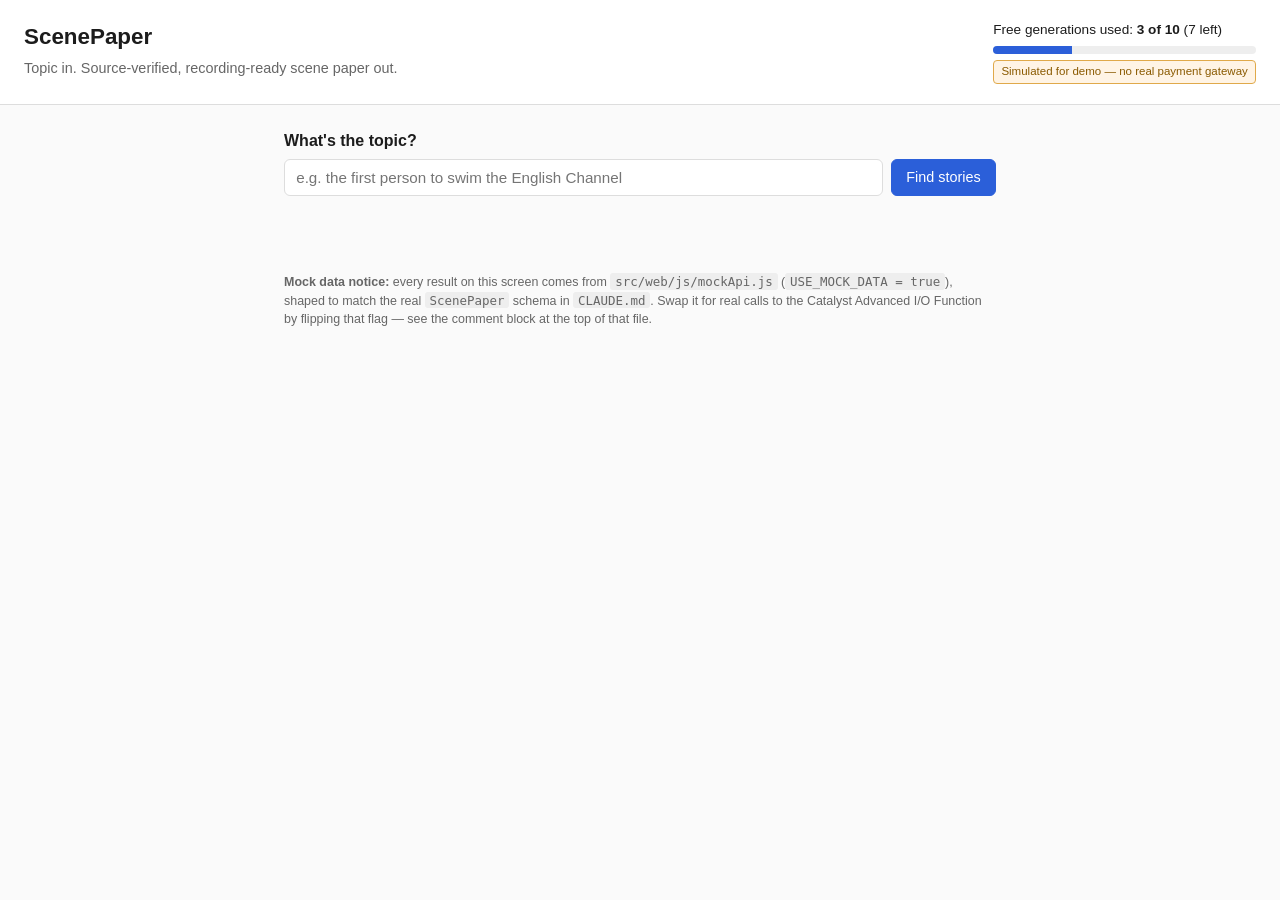
==== src/web/index.html @ 99babad9 "Add web CRUD client scaffold against mock ScenePaper data (#11) Implements the AFK-scoped pieces of " ====
<!DOCTYPE html>
<html lang="en">
<head>
  <meta charset="UTF-8" />
  <meta name="viewport" content="width=device-width, initial-scale=1.0" />
  <title>ScenePaper</title>
  <link rel="stylesheet" href="css/styles.css" />
</head>
<body>
  <header class="app-header">
    <div class="brand">
      <h1>ScenePaper</h1>
      <p class="tagline">Topic in. Source-verified, recording-ready scene paper out.</p>
    </div>
    <div id="usage-widget" class="usage-widget" aria-live="polite">
      <!-- filled by app.js: renderUsageWidget() -->
    </div>
  </header>

  <main>
    <!-- ============ VIEW 1: Topic input + candidate picker ============ -->
    <section id="view-topic" class="view">
      <form id="topic-form" class="topic-form">
        <label for="topic-input">What's the topic?</label>
        <div class="topic-row">
          <input
            id="topic-input"
            type="text"
            placeholder="e.g. the first person to swim the English Channel"
            autocomplete="off"
            required
          />
          <button type="submit" id="topic-submit">Find stories</button>
        </div>
      </form>

      <div id="topic-status" class="status-line" role="status"></div>

      <div id="candidate-list" class="candidate-list"></div>
    </section>

    <!-- ============ VIEW 2: Scene paper detail ============ -->
    <section id="view-paper" class="view hidden">
      <button id="back-to-candidates" class="link-button">&larr; Back to candidates</button>
      <div id="paper-status" class="status-line" role="status"></div>
      <div id="paper-detail"></div>
    </section>
  </main>

  <footer class="app-footer">
    <p>
      <strong>Mock data notice:</strong> every result on this screen comes from
      <code>src/web/js/mockApi.js</code> (<code>USE_MOCK_DATA = true</code>), shaped to match the
      real <code>ScenePaper</code> schema in <code>CLAUDE.md</code>. Swap it for real calls to the
      Catalyst Advanced I/O Function by flipping that flag — see the comment block at the top of
      that file.
    </p>
  </footer>

  <script src="js/mockApi.js"></script>
  <script src="js/app.js"></script>
</body>
</html>
---- src/web/css/styles.css ----
/*
 * styles.css
 * ----------
 * Deliberately plain/functional, not polished. Per agents/ui-agent.md, the
 * visual/demo-polish pass is a separate, later, human-in-the-loop task
 * ("does this look finished" is a judgment call) — this stylesheet exists
 * so the AFK scaffold is legible and demoable tonight, nothing more.
 */

:root {
  --color-bg: #fafafa;
  --color-text: #1c1c1c;
  --color-muted: #666;
  --color-border: #ddd;
  --color-accent: #2b5fd9;
  --color-warn-bg: #fff4e5;
  --color-warn-border: #e0a94a;
  --color-fast: #d94f4f;
  --color-build: #d98a2b;
  --color-slow: #2b6fd9;
  --color-warm: #3a9b5c;
  font-family: -apple-system, BlinkMacSystemFont, "Segoe UI", Roboto, Helvetica, Arial, sans-serif;
}

* {
  box-sizing: border-box;
}

body {
  margin: 0;
  background: var(--color-bg);
  color: var(--color-text);
  line-height: 1.5;
}

.app-header {
  display: flex;
  justify-content: space-between;
  align-items: flex-start;
  flex-wrap: wrap;
  gap: 1rem;
  padding: 1.25rem 1.5rem;
  border-bottom: 1px solid var(--color-border);
  background: #fff;
}

.brand h1 {
  margin: 0;
  font-size: 1.4rem;
}

.tagline {
  margin: 0.25rem 0 0;
  color: var(--color-muted);
  font-size: 0.9rem;
}

.usage-widget {
  min-width: 260px;
  font-size: 0.85rem;
}

.usage-bar {
  margin-top: 0.35rem;
  height: 8px;
  background: #eee;
  border-radius: 4px;
  overflow: hidden;
}

.usage-bar-fill {
  height: 100%;
  background: var(--color-accent);
}

.simulated-badge {
  display: inline-block;
  margin-top: 0.35rem;
  font-size: 0.72rem;
  color: #8a5a00;
  background: var(--color-warn-bg);
  border: 1px solid var(--color-warn-border);
  border-radius: 4px;
  padding: 0.15rem 0.45rem;
}

main {
  max-width: 760px;
  margin: 0 auto;
  padding: 1.5rem;
}

.view.hidden {
  display: none;
}

.topic-form label {
  display: block;
  font-weight: 600;
  margin-bottom: 0.4rem;
}

.topic-row {
  display: flex;
  gap: 0.5rem;
}

#topic-input {
  flex: 1;
  padding: 0.55rem 0.7rem;
  border: 1px solid var(--color-border);
  border-radius: 6px;
  font-size: 0.95rem;
}

#topic-submit,
.pick-button,
.unlock-button,
.link-button {
  cursor: pointer;
  border: 1px solid var(--color-accent);
  background: var(--color-accent);
  color: #fff;
  border-radius: 6px;
  padding: 0.55rem 0.9rem;
  font-size: 0.9rem;
}

#topic-submit:disabled,
.playback-button:disabled {
  opacity: 0.55;
  cursor: not-allowed;
}

.link-button {
  background: none;
  color: var(--color-accent);
  border: none;
  padding: 0;
  margin-bottom: 1rem;
  font-size: 0.9rem;
}

.status-line {
  margin: 0.75rem 0;
  color: var(--color-muted);
  font-size: 0.88rem;
  min-height: 1.2em;
}

.candidate-list {
  display: grid;
  gap: 0.75rem;
}

.candidate-card {
  border: 1px solid var(--color-border);
  border-radius: 8px;
  padding: 0.9rem 1rem;
  background: #fff;
}

.candidate-one-liner {
  margin: 0 0 0.5rem;
}

.candidate-meta {
  display: flex;
  flex-wrap: wrap;
  gap: 0.4rem;
  margin-bottom: 0.6rem;
}

.score-badge,
.tag-badge,
.flag-badge {
  display: inline-block;
  font-size: 0.72rem;
  border-radius: 4px;
  padding: 0.15rem 0.45rem;
}

.score-badge {
  background: #eef2ff;
  color: #2b3a8f;
  font-weight: 600;
}

.tag-badge {
  background: #eee;
  color: #444;
}

.flag-badge {
  background: #fdecea;
  color: #a02a2a;
  border: 1px solid #f2b8b5;
}

.paper-header {
  display: flex;
  align-items: center;
  gap: 0.6rem;
  flex-wrap: wrap;
}

.paper-number {
  color: var(--color-muted);
  font-size: 0.85rem;
}

.paper-title {
  margin: 0;
}

.category-badge {
  background: #eee;
  border-radius: 4px;
  padding: 0.15rem 0.5rem;
  font-size: 0.78rem;
  text-transform: uppercase;
}

.paper-dek {
  color: var(--color-muted);
}

.verification-status {
  font-size: 0.85rem;
  font-style: italic;
  color: var(--color-muted);
}

.windows-row {
  display: flex;
  gap: 1rem;
  flex-wrap: wrap;
  font-size: 0.82rem;
  color: var(--color-muted);
  border-top: 1px solid var(--color-border);
  border-bottom: 1px solid var(--color-border);
  padding: 0.5rem 0;
  margin: 0.75rem 0;
}

.paper-section {
  margin: 1.5rem 0;
}

.paper-section h3 {
  margin-bottom: 0.5rem;
  font-size: 1rem;
  border-bottom: 1px solid var(--color-border);
  padding-bottom: 0.25rem;
}

.hook-list,
.delivery-note-list,
.source-list {
  list-style: none;
  padding: 0;
  margin: 0;
  display: grid;
  gap: 0.6rem;
}

.hook-item,
.source-card {
  border: 1px solid var(--color-border);
  border-radius: 6px;
  padding: 0.65rem 0.8rem;
  background: #fff;
}

.hook-head {
  display: flex;
  justify-content: space-between;
  font-size: 0.8rem;
  color: var(--color-muted);
}

.hook-text {
  margin: 0.3rem 0;
  font-weight: 500;
}

.hook-note {
  margin: 0;
  font-size: 0.8rem;
  color: var(--color-muted);
}

.scene-list {
  padding-left: 1.1rem;
  display: grid;
  gap: 0.6rem;
}

.scene-item {
  border: 1px solid var(--color-border);
  border-radius: 6px;
  padding: 0.6rem 0.8rem;
  background: #fff;
  list-style: decimal;
}

.scene-head {
  display: flex;
  gap: 0.5rem;
  align-items: center;
  flex-wrap: wrap;
  font-size: 0.85rem;
}

.scene-number {
  color: var(--color-muted);
}

.scene-title {
  font-weight: 600;
}

.scene-time {
  margin-left: auto;
  color: var(--color-muted);
  font-size: 0.8rem;
}

.scene-description {
  margin: 0.4rem 0 0;
  font-size: 0.9rem;
}

.pacing-badge {
  display: inline-block;
  font-size: 0.72rem;
  font-weight: 700;
  border-radius: 4px;
  padding: 0.1rem 0.4rem;
  color: #fff;
}

.pacing-fast {
  background: var(--color-fast);
}

.pacing-build {
  background: var(--color-build);
}

.pacing-slow {
  background: var(--color-slow);
}

.pacing-warm {
  background: var(--color-warm);
}

.delivery-note-item {
  border: 1px solid var(--color-border);
  border-radius: 6px;
  padding: 0.5rem 0.8rem;
  background: #fff;
  display: flex;
  gap: 0.6rem;
}

.delivery-note-label {
  font-weight: 600;
  color: var(--color-muted);
  min-width: 70px;
}

.source-head {
  display: flex;
  justify-content: space-between;
  align-items: baseline;
  gap: 0.5rem;
}

.source-title {
  font-weight: 500;
}

.source-meta {
  display: flex;
  gap: 0.5rem;
  flex-wrap: wrap;
  font-size: 0.78rem;
  color: var(--color-muted);
  margin-top: 0.3rem;
}

.source-flags {
  margin-top: 0.4rem;
  display: flex;
  gap: 0.4rem;
  flex-wrap: wrap;
}

.source-card.suppressed {
  background: #fdecea;
  border-color: #f2b8b5;
}

.suppression-notice {
  margin-top: 0.5rem;
  font-size: 0.82rem;
  color: #7a1f1f;
}

.cta-text {
  font-weight: 500;
}

.playback-stub {
  display: flex;
  align-items: center;
  gap: 0.75rem;
}

.playback-button {
  border: 1px solid var(--color-border);
  background: #f1f1f1;
  border-radius: 50%;
  width: 2.4rem;
  height: 2.4rem;
}

.playback-state {
  font-size: 0.85rem;
  color: var(--color-muted);
}

.export-gate {
  display: flex;
  align-items: center;
  gap: 0.75rem;
  flex-wrap: wrap;
}

.unlock-button {
  background: #fff;
  color: var(--color-accent);
}

.app-footer {
  max-width: 760px;
  margin: 0 auto 2rem;
  padding: 0 1.5rem;
  font-size: 0.78rem;
  color: var(--color-muted);
}

.app-footer code {
  background: #eee;
  padding: 0.05rem 0.3rem;
  border-radius: 3px;
}
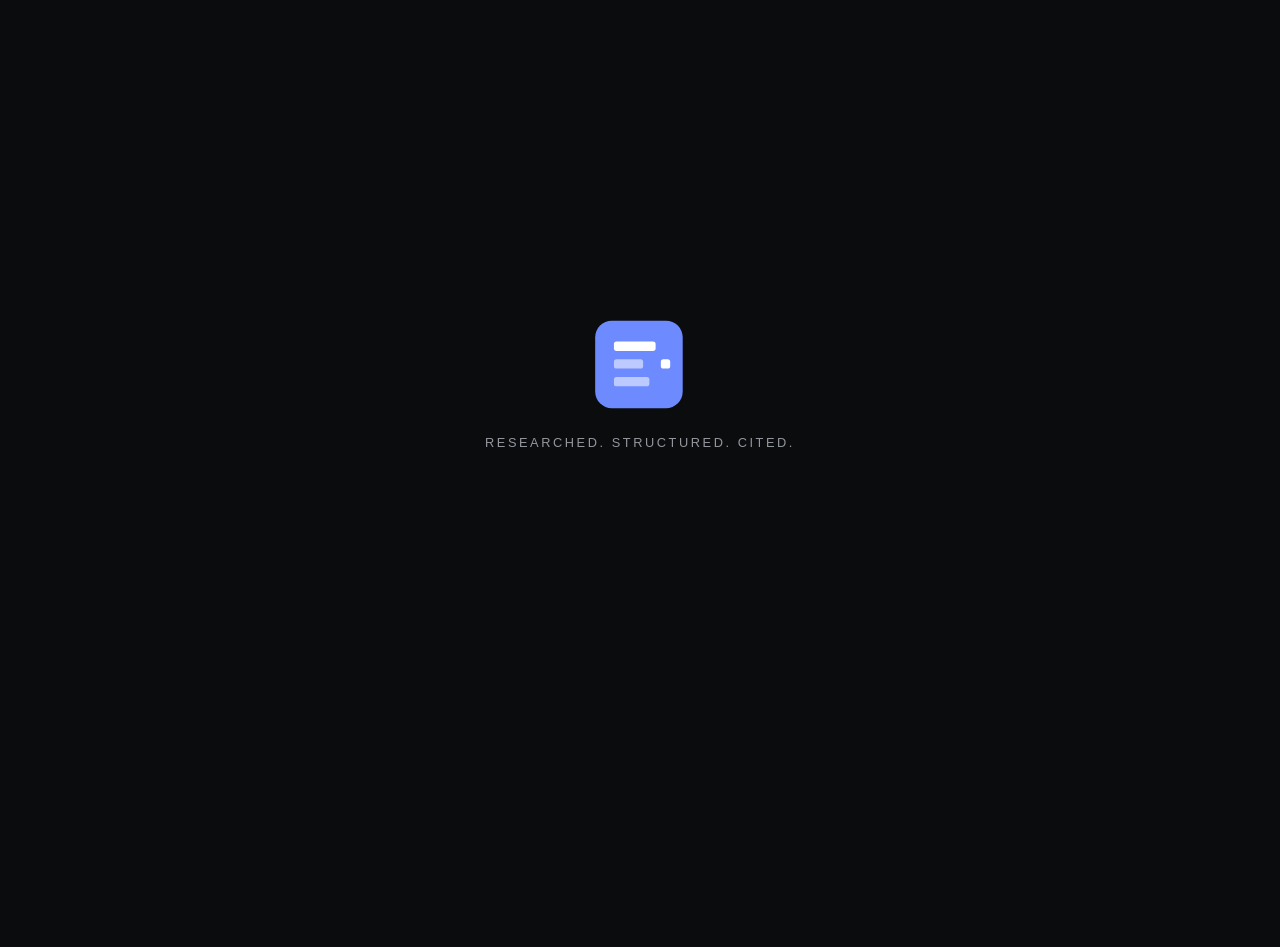
==== commit 05231f54: "Rebuild Screen 1 (topic input) with new dark visual system Dark theme, splash-to-hero SVG logo hando" ====
--- a/src/web/index.html
+++ b/src/web/index.html
@@ -3,60 +3,67 @@
 <head>
   <meta charset="UTF-8" />
   <meta name="viewport" content="width=device-width, initial-scale=1.0" />
+  <meta name="color-scheme" content="dark" />
   <title>ScenePaper</title>
   <link rel="stylesheet" href="css/styles.css" />
 </head>
 <body>
-  <header class="app-header">
-    <div class="brand">
-      <h1>ScenePaper</h1>
-      <p class="tagline">Topic in. Source-verified, recording-ready scene paper out.</p>
-    </div>
-    <div id="usage-widget" class="usage-widget" aria-live="polite">
-      <!-- filled by app.js: renderUsageWidget() -->
-    </div>
+  <!--
+    No separate splash overlay. The logo below (#hero-logo) is the ONE
+    element that ever shows the splash SVG — it plays in place, freezes on
+    its final frame, and simply stays there; the rest of the page (marked
+    .pre-reveal) fades in around it once js/splash.js's timer fires. This
+    is deliberate: swapping between a separate splash element and a second
+    "real" logo element risks a visible pop/mismatch at the handoff moment,
+    which is exactly what must never happen here.
+  -->
+  <header class="app-header pre-reveal">
+    <!-- Text placeholder — gets replaced by the logo once designed. -->
+    <span class="brand-name">ScenePaper</span>
+    <button id="settings-button" class="text-button" type="button" title="Settings — not built yet">
+      Settings
+    </button>
   </header>
 
-  <main>
-    <!-- ============ VIEW 1: Topic input + candidate picker ============ -->
-    <section id="view-topic" class="view">
-      <form id="topic-form" class="topic-form">
-        <label for="topic-input">What's the topic?</label>
-        <div class="topic-row">
-          <input
-            id="topic-input"
-            type="text"
-            placeholder="e.g. the first person to swim the English Channel"
-            autocomplete="off"
-            required
-          />
-          <button type="submit" id="topic-submit">Find stories</button>
-        </div>
-      </form>
+  <!-- ============ Screen 1: Topic input ============ -->
+  <main class="screen screen-topic">
+    <div class="hero-block">
+      <div id="hero-logo" class="hero-logo" role="img" aria-label="ScenePaper"></div>
+      <p class="hero-tagline">Researched. Structured. Cited.</p>
+    </div>
 
-      <div id="topic-status" class="status-line" role="status"></div>
+    <div class="example-chips pre-reveal" id="example-chips">
+      <!-- rendered by app.js: renderChips() -->
+    </div>
 
-      <div id="candidate-list" class="candidate-list"></div>
-    </section>
+    <form id="topic-form" class="topic-form pre-reveal">
+      <div class="chat-row">
+        <label for="topic-input" class="sr-only">Topic</label>
+        <textarea
+          id="topic-input"
+          class="topic-textarea"
+          rows="1"
+          placeholder="a founder who almost gave up"
+          aria-label="Topic"
+        ></textarea>
+        <button id="topic-submit" type="submit" class="primary-button">Find stories</button>
+      </div>
+      <p id="topic-error" class="field-error" role="alert" hidden></p>
+      <p id="topic-status" class="status-line" role="status" aria-live="polite"></p>
+    </form>
 
-    <!-- ============ VIEW 2: Scene paper detail ============ -->
-    <section id="view-paper" class="view hidden">
-      <button id="back-to-candidates" class="link-button">&larr; Back to candidates</button>
-      <div id="paper-status" class="status-line" role="status"></div>
-      <div id="paper-detail"></div>
+    <section class="recent-searches pre-reveal" id="recent-searches" aria-live="polite" hidden>
+      <!-- rendered by app.js: renderRecentSearches() -->
     </section>
   </main>
 
-  <footer class="app-footer">
-    <p>
-      <strong>Mock data notice:</strong> every result on this screen comes from
-      <code>src/web/js/mockApi.js</code> (<code>USE_MOCK_DATA = true</code>), shaped to match the
-      real <code>ScenePaper</code> schema in <code>CLAUDE.md</code>. Swap it for real calls to the
-      Catalyst Advanced I/O Function by flipping that flag — see the comment block at the top of
-      that file.
+  <footer class="app-footer pre-reveal">
+    <p class="mock-data-note">
+      Mock data — see <code>src/web/js/mockApi.js</code> (<code>USE_MOCK_DATA = true</code>).
     </p>
   </footer>
 
+  <script src="js/splash.js"></script>
   <script src="js/mockApi.js"></script>
   <script src="js/app.js"></script>
 </body>
--- a/src/web/css/styles.css
+++ b/src/web/css/styles.css
@@ -1,24 +1,25 @@
 /*
  * styles.css
  * ----------
- * Deliberately plain/functional, not polished. Per agents/ui-agent.md, the
- * visual/demo-polish pass is a separate, later, human-in-the-loop task
- * ("does this look finished" is a judgment call) — this stylesheet exists
- * so the AFK scaffold is legible and demoable tonight, nothing more.
+ * Dark mode only — this application has no light theme, per CLAUDE.md.
+ * Flat, hairline borders, generous whitespace, two font weights (400/500),
+ * sentence case everywhere except small tracking-wide section labels.
+ *
+ * Built screen by screen against agents/ui-agent.md's brief. Only Screen 1
+ * (Topic input) is styled so far — later screens add to this file, they
+ * don't get pre-scaffolded ahead of being specced.
  */
 
 :root {
-  --color-bg: #fafafa;
-  --color-text: #1c1c1c;
-  --color-muted: #666;
-  --color-border: #ddd;
-  --color-accent: #2b5fd9;
-  --color-warn-bg: #fff4e5;
-  --color-warn-border: #e0a94a;
-  --color-fast: #d94f4f;
-  --color-build: #d98a2b;
-  --color-slow: #2b6fd9;
-  --color-warm: #3a9b5c;
+  color-scheme: dark;
+  --color-bg: #0b0c0e;
+  --color-surface: #16171a;
+  --color-border: #2a2c30;
+  --color-text: #ececee;
+  --color-muted: #93969c;
+  --color-accent: #6d8bff;
+  --color-accent-text: #f5f6ff;
+  --color-danger: #e2766e;
   font-family: -apple-system, BlinkMacSystemFont, "Segoe UI", Roboto, Helvetica, Arial, sans-serif;
 }
 
@@ -31,429 +32,285 @@
   background: var(--color-bg);
   color: var(--color-text);
   line-height: 1.5;
-}
+  font-weight: 400;
+}
+
+button {
+  font: inherit;
+  color: inherit;
+}
+
+:focus-visible {
+  outline: 2px solid var(--color-accent);
+  outline-offset: 2px;
+}
+
+.sr-only {
+  position: absolute;
+  width: 1px;
+  height: 1px;
+  padding: 0;
+  margin: -1px;
+  overflow: hidden;
+  clip: rect(0, 0, 0, 0);
+  white-space: nowrap;
+  border: 0;
+}
+
+/* ---- first-load reveal (see js/splash.js) ----
+ * Everything except the logo lockup (#hero-logo) starts invisible via
+ * opacity — NOT display:none/hidden — so its layout space is reserved
+ * from first paint. That's what keeps #hero-logo's position stable: the
+ * flex-centered .screen never reflows when these fade in, because their
+ * boxes were always there.
+ */
+
+.pre-reveal {
+  opacity: 0;
+}
+
+body.app-revealed .pre-reveal {
+  opacity: 1;
+  transition: opacity 0.4s ease;
+}
+
+/* ---- header ---- */
 
 .app-header {
   display: flex;
   justify-content: space-between;
-  align-items: flex-start;
+  align-items: center;
+  padding: 1.1rem 1.5rem;
+  border-bottom: 1px solid var(--color-border);
+}
+
+.brand-name {
+  font-weight: 500;
+  font-size: 1.05rem;
+}
+
+.text-button {
+  background: none;
+  border: none;
+  color: var(--color-muted);
+  font-size: 0.85rem;
+  cursor: pointer;
+  padding: 0.2rem 0;
+}
+
+.text-button:hover {
+  color: var(--color-text);
+}
+
+/* ---- screen shell ---- */
+
+.screen {
+  max-width: 640px;
+  margin: 0 auto;
+  padding: 2rem 1.5rem;
+  min-height: calc(100vh - 65px); /* 65px ~= .app-header's rendered height */
+  display: flex;
+  flex-direction: column;
+  justify-content: center;
+  gap: 2rem;
+}
+
+.section-label {
+  display: block;
+  text-transform: uppercase;
+  letter-spacing: 0.06em;
+  font-size: 0.7rem;
+  font-weight: 500;
+  color: var(--color-muted);
+  margin-bottom: 0.6rem;
+}
+
+/* ---- hero block (wordmark + tagline lockup) ---- */
+
+.hero-block {
+  display: flex;
+  flex-direction: column;
+  align-items: center;
+  gap: 0.5rem;
+}
+
+.hero-logo {
+  color: var(--color-text);
+}
+
+.hero-logo svg {
+  display: block;
+  max-width: 90vw;
+  height: auto;
+  /* Precise width (matching the wordmark's font-size to the old hero-title
+     size) is set inline by js/splash.js once it knows the SVG's real
+     geometry — this is just a safety fallback if that JS doesn't run. */
+}
+
+.hero-tagline {
+  margin: 0;
+  text-align: center;
+  text-transform: uppercase;
+  letter-spacing: 0.2em;
+  font-size: 0.8rem;
+  font-weight: 500;
+  color: var(--color-muted);
+}
+
+/* ---- example chips ---- */
+
+.example-chips {
+  text-align: center;
+}
+
+.chip-row {
+  display: flex;
   flex-wrap: wrap;
-  gap: 1rem;
-  padding: 1.25rem 1.5rem;
-  border-bottom: 1px solid var(--color-border);
-  background: #fff;
-}
-
-.brand h1 {
-  margin: 0;
-  font-size: 1.4rem;
-}
-
-.tagline {
-  margin: 0.25rem 0 0;
-  color: var(--color-muted);
-  font-size: 0.9rem;
-}
-
-.usage-widget {
-  min-width: 260px;
+  justify-content: center;
+  gap: 0.5rem;
+}
+
+.chip {
+  cursor: pointer;
+  background: var(--color-surface);
+  border: 1px solid var(--color-border);
+  color: var(--color-text);
+  border-radius: 999px;
+  padding: 0.4rem 0.9rem;
   font-size: 0.85rem;
 }
 
-.usage-bar {
-  margin-top: 0.35rem;
-  height: 8px;
-  background: #eee;
-  border-radius: 4px;
-  overflow: hidden;
-}
-
-.usage-bar-fill {
-  height: 100%;
-  background: var(--color-accent);
-}
-
-.simulated-badge {
-  display: inline-block;
-  margin-top: 0.35rem;
-  font-size: 0.72rem;
-  color: #8a5a00;
-  background: var(--color-warn-bg);
-  border: 1px solid var(--color-warn-border);
-  border-radius: 4px;
-  padding: 0.15rem 0.45rem;
-}
-
-main {
-  max-width: 760px;
-  margin: 0 auto;
-  padding: 1.5rem;
-}
-
-.view.hidden {
-  display: none;
-}
-
-.topic-form label {
-  display: block;
-  font-weight: 600;
-  margin-bottom: 0.4rem;
-}
-
-.topic-row {
-  display: flex;
-  gap: 0.5rem;
-}
-
-#topic-input {
+.chip:hover {
+  border-color: var(--color-accent);
+}
+
+.chip:disabled,
+.recent-item:disabled {
+  opacity: 0.5;
+  cursor: not-allowed;
+}
+
+/* ---- topic form / chat box ---- */
+
+.topic-form {
+  display: flex;
+  flex-direction: column;
+  gap: 0.75rem;
+}
+
+.chat-row {
+  display: flex;
+  align-items: flex-end;
+  gap: 0.75rem;
+}
+
+.topic-textarea {
   flex: 1;
-  padding: 0.55rem 0.7rem;
-  border: 1px solid var(--color-border);
-  border-radius: 6px;
-  font-size: 0.95rem;
-}
-
-#topic-submit,
-.pick-button,
-.unlock-button,
-.link-button {
-  cursor: pointer;
-  border: 1px solid var(--color-accent);
-  background: var(--color-accent);
-  color: #fff;
-  border-radius: 6px;
-  padding: 0.55rem 0.9rem;
-  font-size: 0.9rem;
-}
-
-#topic-submit:disabled,
-.playback-button:disabled {
-  opacity: 0.55;
-  cursor: not-allowed;
-}
-
-.link-button {
-  background: none;
-  color: var(--color-accent);
-  border: none;
-  padding: 0;
-  margin-bottom: 1rem;
-  font-size: 0.9rem;
-}
-
-.status-line {
-  margin: 0.75rem 0;
-  color: var(--color-muted);
-  font-size: 0.88rem;
-  min-height: 1.2em;
-}
-
-.candidate-list {
-  display: grid;
-  gap: 0.75rem;
-}
-
-.candidate-card {
+  min-width: 0;
+  min-height: 3.2rem;
+  max-height: 15rem;
+  overflow-y: auto;
+  resize: none;
+  background: var(--color-surface);
   border: 1px solid var(--color-border);
   border-radius: 8px;
   padding: 0.9rem 1rem;
-  background: #fff;
-}
-
-.candidate-one-liner {
-  margin: 0 0 0.5rem;
-}
-
-.candidate-meta {
-  display: flex;
-  flex-wrap: wrap;
-  gap: 0.4rem;
-  margin-bottom: 0.6rem;
-}
-
-.score-badge,
-.tag-badge,
-.flag-badge {
-  display: inline-block;
-  font-size: 0.72rem;
-  border-radius: 4px;
-  padding: 0.15rem 0.45rem;
-}
-
-.score-badge {
-  background: #eef2ff;
-  color: #2b3a8f;
-  font-weight: 600;
-}
-
-.tag-badge {
-  background: #eee;
-  color: #444;
-}
-
-.flag-badge {
-  background: #fdecea;
-  color: #a02a2a;
-  border: 1px solid #f2b8b5;
-}
-
-.paper-header {
-  display: flex;
-  align-items: center;
-  gap: 0.6rem;
-  flex-wrap: wrap;
-}
-
-.paper-number {
-  color: var(--color-muted);
+  font-size: 1.1rem;
+  font-family: inherit;
+  color: var(--color-text);
+}
+
+.topic-textarea::placeholder {
+  color: var(--color-muted);
+}
+
+.topic-textarea:focus {
+  outline: none;
+  border-color: var(--color-accent);
+  box-shadow: 0 0 0 2px rgba(109, 139, 255, 0.35);
+}
+
+.topic-textarea:disabled {
+  opacity: 0.6;
+}
+
+.field-error {
+  margin: 0;
+  color: var(--color-danger);
   font-size: 0.85rem;
 }
 
-.paper-title {
-  margin: 0;
-}
-
-.category-badge {
-  background: #eee;
-  border-radius: 4px;
-  padding: 0.15rem 0.5rem;
-  font-size: 0.78rem;
-  text-transform: uppercase;
-}
-
-.paper-dek {
-  color: var(--color-muted);
-}
-
-.verification-status {
+.primary-button {
+  flex-shrink: 0;
+  cursor: pointer;
+  border: none;
+  background: var(--color-accent);
+  color: var(--color-accent-text);
+  border-radius: 8px;
+  padding: 0.9rem 1.1rem;
+  font-size: 0.95rem;
+  font-weight: 500;
+  white-space: nowrap;
+}
+
+.primary-button:hover:not(:disabled) {
+  background: #7d99ff;
+}
+
+.primary-button:disabled {
+  opacity: 0.55;
+  cursor: not-allowed;
+}
+
+.status-line {
+  margin: 0;
+  color: var(--color-muted);
   font-size: 0.85rem;
-  font-style: italic;
-  color: var(--color-muted);
-}
-
-.windows-row {
-  display: flex;
-  gap: 1rem;
-  flex-wrap: wrap;
-  font-size: 0.82rem;
-  color: var(--color-muted);
-  border-top: 1px solid var(--color-border);
+  min-height: 1.1em;
+}
+
+/* ---- recent searches ---- */
+
+.recent-list {
+  display: flex;
+  flex-direction: column;
+}
+
+.recent-item {
+  cursor: pointer;
+  background: none;
+  border: none;
   border-bottom: 1px solid var(--color-border);
-  padding: 0.5rem 0;
-  margin: 0.75rem 0;
-}
-
-.paper-section {
-  margin: 1.5rem 0;
-}
-
-.paper-section h3 {
-  margin-bottom: 0.5rem;
-  font-size: 1rem;
-  border-bottom: 1px solid var(--color-border);
-  padding-bottom: 0.25rem;
-}
-
-.hook-list,
-.delivery-note-list,
-.source-list {
-  list-style: none;
-  padding: 0;
-  margin: 0;
-  display: grid;
-  gap: 0.6rem;
-}
-
-.hook-item,
-.source-card {
-  border: 1px solid var(--color-border);
-  border-radius: 6px;
-  padding: 0.65rem 0.8rem;
-  background: #fff;
-}
-
-.hook-head {
-  display: flex;
-  justify-content: space-between;
-  font-size: 0.8rem;
-  color: var(--color-muted);
-}
-
-.hook-text {
-  margin: 0.3rem 0;
-  font-weight: 500;
-}
-
-.hook-note {
-  margin: 0;
-  font-size: 0.8rem;
-  color: var(--color-muted);
-}
-
-.scene-list {
-  padding-left: 1.1rem;
-  display: grid;
-  gap: 0.6rem;
-}
-
-.scene-item {
-  border: 1px solid var(--color-border);
-  border-radius: 6px;
-  padding: 0.6rem 0.8rem;
-  background: #fff;
-  list-style: decimal;
-}
-
-.scene-head {
-  display: flex;
-  gap: 0.5rem;
-  align-items: center;
-  flex-wrap: wrap;
-  font-size: 0.85rem;
-}
-
-.scene-number {
-  color: var(--color-muted);
-}
-
-.scene-title {
-  font-weight: 600;
-}
-
-.scene-time {
-  margin-left: auto;
-  color: var(--color-muted);
-  font-size: 0.8rem;
-}
-
-.scene-description {
-  margin: 0.4rem 0 0;
-  font-size: 0.9rem;
-}
-
-.pacing-badge {
-  display: inline-block;
-  font-size: 0.72rem;
-  font-weight: 700;
-  border-radius: 4px;
-  padding: 0.1rem 0.4rem;
-  color: #fff;
-}
-
-.pacing-fast {
-  background: var(--color-fast);
-}
-
-.pacing-build {
-  background: var(--color-build);
-}
-
-.pacing-slow {
-  background: var(--color-slow);
-}
-
-.pacing-warm {
-  background: var(--color-warm);
-}
-
-.delivery-note-item {
-  border: 1px solid var(--color-border);
-  border-radius: 6px;
-  padding: 0.5rem 0.8rem;
-  background: #fff;
-  display: flex;
-  gap: 0.6rem;
-}
-
-.delivery-note-label {
-  font-weight: 600;
-  color: var(--color-muted);
-  min-width: 70px;
-}
-
-.source-head {
-  display: flex;
-  justify-content: space-between;
-  align-items: baseline;
-  gap: 0.5rem;
-}
-
-.source-title {
-  font-weight: 500;
-}
-
-.source-meta {
-  display: flex;
-  gap: 0.5rem;
-  flex-wrap: wrap;
-  font-size: 0.78rem;
-  color: var(--color-muted);
-  margin-top: 0.3rem;
-}
-
-.source-flags {
-  margin-top: 0.4rem;
-  display: flex;
-  gap: 0.4rem;
-  flex-wrap: wrap;
-}
-
-.source-card.suppressed {
-  background: #fdecea;
-  border-color: #f2b8b5;
-}
-
-.suppression-notice {
-  margin-top: 0.5rem;
-  font-size: 0.82rem;
-  color: #7a1f1f;
-}
-
-.cta-text {
-  font-weight: 500;
-}
-
-.playback-stub {
-  display: flex;
-  align-items: center;
-  gap: 0.75rem;
-}
-
-.playback-button {
-  border: 1px solid var(--color-border);
-  background: #f1f1f1;
-  border-radius: 50%;
-  width: 2.4rem;
-  height: 2.4rem;
-}
-
-.playback-state {
-  font-size: 0.85rem;
-  color: var(--color-muted);
-}
-
-.export-gate {
-  display: flex;
-  align-items: center;
-  gap: 0.75rem;
-  flex-wrap: wrap;
-}
-
-.unlock-button {
-  background: #fff;
+  color: var(--color-text);
+  text-align: left;
+  padding: 0.6rem 0;
+  font-size: 0.95rem;
+}
+
+.recent-item:last-child {
+  border-bottom: none;
+}
+
+.recent-item:hover {
   color: var(--color-accent);
 }
 
+/* ---- footer ---- */
+
 .app-footer {
-  max-width: 760px;
+  max-width: 640px;
   margin: 0 auto 2rem;
   padding: 0 1.5rem;
-  font-size: 0.78rem;
-  color: var(--color-muted);
-}
-
-.app-footer code {
-  background: #eee;
+}
+
+.mock-data-note {
+  margin: 0;
+  color: var(--color-muted);
+  font-size: 0.72rem;
+}
+
+.mock-data-note code {
+  background: var(--color-surface);
   padding: 0.05rem 0.3rem;
   border-radius: 3px;
 }
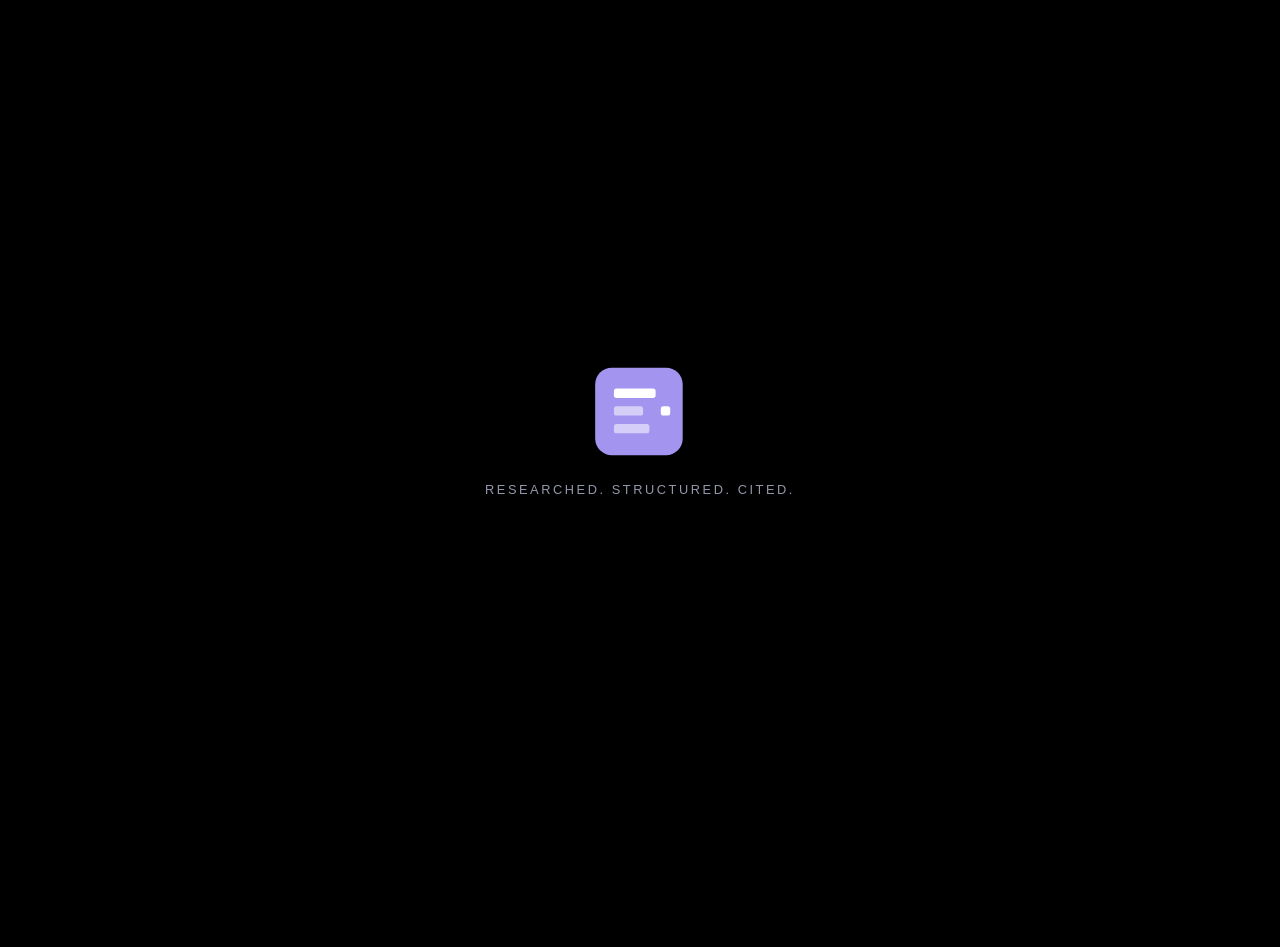
==== commit 7fdc6a4c: "Build Screens 2-4: candidate picker, paper detail, scene detail Completes the rebuild started in 052" ====
--- a/src/web/index.html
+++ b/src/web/index.html
@@ -25,15 +25,11 @@
     </button>
   </header>
 
-  <!-- ============ Screen 1: Topic input ============ -->
-  <main class="screen screen-topic">
+  <!-- ============ Screen 1: Topic input (unchanged — colors only) ============ -->
+  <main class="screen screen-topic" id="view-topic">
     <div class="hero-block">
       <div id="hero-logo" class="hero-logo" role="img" aria-label="ScenePaper"></div>
       <p class="hero-tagline">Researched. Structured. Cited.</p>
-    </div>
-
-    <div class="example-chips pre-reveal" id="example-chips">
-      <!-- rendered by app.js: renderChips() -->
     </div>
 
     <form id="topic-form" class="topic-form pre-reveal">
@@ -51,10 +47,136 @@
       <p id="topic-error" class="field-error" role="alert" hidden></p>
       <p id="topic-status" class="status-line" role="status" aria-live="polite"></p>
     </form>
+  </main>
 
-    <section class="recent-searches pre-reveal" id="recent-searches" aria-live="polite" hidden>
-      <!-- rendered by app.js: renderRecentSearches() -->
+  <!-- ============ Screen 2: Candidate selection ============ -->
+  <main class="screen screen-candidates screen-wide" id="view-candidates" hidden>
+    <div class="topic-recap">
+      <span class="topic-recap-label">Searching for</span>
+      <span class="topic-recap-text" id="topic-recap-text"></span>
+      <button type="button" class="text-button" id="change-topic-button">edit</button>
+    </div>
+
+    <h2 class="candidates-heading">Pick a story to script</h2>
+
+    <div class="usage-line-wrap" id="candidates-usage" aria-live="polite"></div>
+
+    <p class="result-context" id="result-context" aria-live="polite"></p>
+
+    <div class="candidate-list" id="candidate-list" aria-live="polite">
+      <!-- rendered by app.js: renderCandidates() -->
+    </div>
+
+    <div class="candidate-actions" id="candidate-actions">
+      <button type="button" class="secondary-button" id="show-more-button"></button>
+      <button type="button" class="secondary-button" id="narrow-button"></button>
+    </div>
+
+    <div class="narrow-input-row" id="narrow-input-row" hidden>
+      <label for="narrow-input" class="sr-only">Refine results</label>
+      <input
+        type="text"
+        id="narrow-input"
+        placeholder="more about failure"
+        aria-label="Refine results"
+      />
+      <button type="button" class="primary-button" id="narrow-submit">Apply</button>
+    </div>
+
+    <section class="suppressed-dev-section" id="suppressed-dev-section" hidden>
+      <hr class="divider" />
+      <div class="suppressed-header" id="suppressed-header"></div>
+      <div class="suppressed-list" id="suppressed-list"></div>
     </section>
+  </main>
+
+  <!-- ============ Screen: Generation progress ============ -->
+  <main class="screen screen-progress" id="view-progress" hidden>
+    <p class="progress-kicker">building your scene paper</p>
+    <p class="progress-one-liner" id="progress-one-liner"></p>
+    <div class="progress-steps" id="progress-steps"></div>
+  </main>
+
+  <!-- ============ Screen 3: Scene paper view ============ -->
+  <main class="screen screen-paper" id="view-paper" hidden>
+    <div class="paper-meta-row">
+      <div class="paper-meta-line">
+        <span id="paper-number"></span>
+        <span aria-hidden="true">·</span>
+        <span id="paper-category"></span>
+      </div>
+      <button type="button" class="text-button" id="back-to-candidates-button"></button>
+    </div>
+
+    <h1 class="paper-title" id="paper-title"></h1>
+    <p class="paper-dek" id="paper-dek"></p>
+
+    <div class="verification-badge" id="verification-badge"></div>
+
+    <div id="audio-player"></div>
+
+    <section class="paper-section">
+      <span class="section-label">hooks — pick your opening</span>
+      <div class="hook-list" id="hook-list"></div>
+    </section>
+
+    <section class="paper-section">
+      <span class="section-label">timing</span>
+      <div class="timing-grid" id="timing-grid"></div>
+    </section>
+
+    <section class="paper-section">
+      <span class="section-label">scenes</span>
+      <div class="scene-rows" id="scene-rows"></div>
+    </section>
+
+    <section class="paper-section">
+      <span class="section-label">verified sources</span>
+      <div class="source-rows" id="source-rows"></div>
+    </section>
+
+    <section class="paper-section">
+      <span class="section-label">export</span>
+      <div class="export-card" id="export-row"></div>
+    </section>
+  </main>
+
+  <!-- ============ Screen 4: Scene detail ============ -->
+  <main class="screen screen-scene" id="view-scene" hidden>
+    <button type="button" class="text-button" id="scene-back-button"></button>
+
+    <div class="scene-header-line">
+      <span class="scene-header-number mono" id="scene-number-label"></span>
+      <span id="scene-pacing-pill-wrap"></span>
+      <span class="scene-header-time mono" id="scene-time-range"></span>
+    </div>
+
+    <h1 class="scene-title" id="scene-title-text"></h1>
+
+    <div id="scene-audio-player"></div>
+
+    <section class="paper-section">
+      <div class="script-section-header">
+        <span class="section-label">script</span>
+        <span class="script-meta" id="script-meta"></span>
+      </div>
+      <div class="script-lines" id="script-lines"></div>
+    </section>
+
+    <section class="paper-section">
+      <span class="section-label">claims in this scene</span>
+      <div class="claims-list" id="claims-list"></div>
+    </section>
+
+    <section class="paper-section">
+      <span class="section-label">scene image</span>
+      <div class="scene-image-block" id="scene-image-block"></div>
+    </section>
+
+    <div class="scene-nav-row">
+      <button type="button" class="secondary-button" id="scene-prev-button"></button>
+      <button type="button" class="secondary-button" id="scene-next-button"></button>
+    </div>
   </main>
 
   <footer class="app-footer pre-reveal">
--- a/src/web/css/styles.css
+++ b/src/web/css/styles.css
@@ -1,30 +1,91 @@
 /*
  * styles.css
  * ----------
- * Dark mode only — this application has no light theme, per CLAUDE.md.
+ * Dark mode only. Palette matches the "Nocturne, black variant" design
+ * handoff (Design README.md / ScenePaper.dc.html) — true-black ground,
+ * purple accent, OKLCH semantic pacing/score colors. Icons and type stay
+ * self-contained (inline SVG, system font stack) rather than the handoff's
+ * Phosphor-via-CDN + Google Fonts Inter, so the app has no network
+ * dependency for a live demo — same reasoning as the local mock audio file.
+ *
+ * Screen 1 (Topic input) keeps its own layout/markup unchanged by request —
+ * it only picks up the new color tokens below, same as every other screen.
+ *
  * Flat, hairline borders, generous whitespace, two font weights (400/500),
  * sentence case everywhere except small tracking-wide section labels.
- *
- * Built screen by screen against agents/ui-agent.md's brief. Only Screen 1
- * (Topic input) is styled so far — later screens add to this file, they
- * don't get pre-scaffolded ahead of being specced.
  */
 
 :root {
   color-scheme: dark;
-  --color-bg: #0b0c0e;
-  --color-surface: #16171a;
-  --color-border: #2a2c30;
-  --color-text: #ececee;
-  --color-muted: #93969c;
-  --color-accent: #6d8bff;
-  --color-accent-text: #f5f6ff;
-  --color-danger: #e2766e;
+
+  /* Ground + core roles — see Design README.md "Design tokens" */
+  --color-bg: #000000;
+  --color-surface: #141319;
+  --color-text: #e9e9ed;
+  --color-muted: #9397ab; /* = neutral-500, the ramp's default "muted text" step */
+  --color-accent: #a394f0;
+  --color-accent-2: #b6abe8;
+  --color-accent-text: #15111f; /* dark text for solid accent-filled elements — the accent is light enough that white text would under-contrast */
+  --color-divider: color-mix(in srgb, #e9e9ed 14%, transparent);
+
+  /* Neutral + accent ramps (Nocturne base, unchanged by the black-variant
+     override) — only the steps actually used below are defined. */
+  --color-neutral-300: #cfd3e5;
+  --color-neutral-400: #b2b6ca;
+  --color-neutral-600: #75798c;
+  --color-accent-100: #f5f4ff;
+  --color-accent-200: #e7e5fe;
+  --color-accent-800: #423a6a;
+  --color-accent-900: #2b2741;
+
+  /* Semantic pacing colors — FAST/BUILD/SLOW/WARM, OKLCH per the handoff,
+     boosted chroma vs. stock Nocturne. Background + text are a matched
+     pair, not derived from one flat color. */
+  --pace-fast-bg: oklch(26% 0.1 25);
+  --pace-fast-text: oklch(82% 0.17 25);
+  --pace-build-bg: oklch(28% 0.09 70);
+  --pace-build-text: oklch(84% 0.15 70);
+  --pace-slow-bg: var(--color-accent-800);
+  --pace-slow-text: var(--color-accent-100);
+  --pace-warm-bg: oklch(26% 0.09 150);
+  --pace-warm-text: oklch(80% 0.15 150);
+
+  /* Verification score bands — same three bands (>=7 / 4-6 / <=3) in two
+     variants: a text-only color for large numerals, and a bg+text pair for
+     filled tag pills. Not the same values as the pacing colors even though
+     they're the same hue family — kept as separate tokens per the handoff. */
+  --score-success-text: oklch(75% 0.17 150);
+  --score-warning-text: oklch(80% 0.15 70);
+  --score-danger-text: oklch(70% 0.19 25);
+  --score-tag-success-bg: oklch(25% 0.08 150);
+  --score-tag-success-text: oklch(82% 0.15 150);
+  --score-tag-warning-bg: oklch(26% 0.08 70);
+  --score-tag-warning-text: oklch(85% 0.14 70);
+  --score-tag-danger-bg: oklch(24% 0.09 25);
+  --score-tag-danger-text: oklch(83% 0.17 25);
+
+  /* Flags are always a warning treatment (amber), regardless of the
+     candidate's own score band — a flag is a different kind of signal. */
+  --flag-border: oklch(70% 0.14 70);
+  --flag-text: oklch(78% 0.13 70);
+
   font-family: -apple-system, BlinkMacSystemFont, "Segoe UI", Roboto, Helvetica, Arial, sans-serif;
 }
 
 * {
   box-sizing: border-box;
+}
+
+/* The attribute selector `[hidden] { display: none }` from the UA
+   stylesheet loses to ANY author class that sets `display` (e.g.
+   `.screen { display: flex }`, `.narrow-input-row { display: flex }`) —
+   attribute selectors and class selectors have equal specificity, so it
+   comes down to source order, and the browser's own stylesheet always
+   loses to ours. One global !important rule here is the standard fix, so
+   every current and future `hidden`-toggled element is actually hidden
+   without having to remember to add a `.foo[hidden]` override per class. */
+[hidden] {
+  display: none !important;
 }
 
 body {
@@ -74,14 +135,14 @@
   transition: opacity 0.4s ease;
 }
 
-/* ---- header ---- */
+/* ---- header (Screen 1 — unchanged structure, new token colors only) ---- */
 
 .app-header {
   display: flex;
   justify-content: space-between;
   align-items: center;
   padding: 1.1rem 1.5rem;
-  border-bottom: 1px solid var(--color-border);
+  border-bottom: 1px solid var(--color-divider);
 }
 
 .brand-name {
@@ -99,7 +160,7 @@
 }
 
 .text-button:hover {
-  color: var(--color-text);
+  color: var(--color-accent);
 }
 
 /* ---- screen shell ---- */
@@ -115,6 +176,20 @@
   gap: 2rem;
 }
 
+/* Screens 2-5 are results/reading screens, not a hero — content reads
+   top to bottom rather than sitting vertically centered in the viewport. */
+.screen-candidates,
+.screen-progress,
+.screen-paper,
+.screen-scene {
+  justify-content: flex-start;
+}
+
+/* Candidate selection is a wide, 3-column-card screen per the handoff. */
+.screen-wide {
+  max-width: 980px;
+}
+
 .section-label {
   display: block;
   text-transform: uppercase;
@@ -125,7 +200,13 @@
   margin-bottom: 0.6rem;
 }
 
-/* ---- hero block (wordmark + tagline lockup) ---- */
+/* Timestamps, scene numbers, time ranges, paper numbers — machine-readable
+   tokens, per CLAUDE.md's typography rule. */
+.mono {
+  font-family: ui-monospace, SFMono-Regular, "SF Mono", Menlo, Consolas, monospace;
+}
+
+/* ---- hero block (Screen 1 — unchanged structure) ---- */
 
 .hero-block {
   display: flex;
@@ -157,40 +238,7 @@
   color: var(--color-muted);
 }
 
-/* ---- example chips ---- */
-
-.example-chips {
-  text-align: center;
-}
-
-.chip-row {
-  display: flex;
-  flex-wrap: wrap;
-  justify-content: center;
-  gap: 0.5rem;
-}
-
-.chip {
-  cursor: pointer;
-  background: var(--color-surface);
-  border: 1px solid var(--color-border);
-  color: var(--color-text);
-  border-radius: 999px;
-  padding: 0.4rem 0.9rem;
-  font-size: 0.85rem;
-}
-
-.chip:hover {
-  border-color: var(--color-accent);
-}
-
-.chip:disabled,
-.recent-item:disabled {
-  opacity: 0.5;
-  cursor: not-allowed;
-}
-
-/* ---- topic form / chat box ---- */
+/* ---- topic form / chat box (Screen 1 — unchanged structure) ---- */
 
 .topic-form {
   display: flex;
@@ -212,7 +260,7 @@
   overflow-y: auto;
   resize: none;
   background: var(--color-surface);
-  border: 1px solid var(--color-border);
+  border: 1px solid var(--color-divider);
   border-radius: 8px;
   padding: 0.9rem 1rem;
   font-size: 1.1rem;
@@ -227,7 +275,7 @@
 .topic-textarea:focus {
   outline: none;
   border-color: var(--color-accent);
-  box-shadow: 0 0 0 2px rgba(109, 139, 255, 0.35);
+  box-shadow: 0 0 0 2px color-mix(in srgb, var(--color-accent) 35%, transparent);
 }
 
 .topic-textarea:disabled {
@@ -236,7 +284,7 @@
 
 .field-error {
   margin: 0;
-  color: var(--color-danger);
+  color: var(--score-danger-text);
   font-size: 0.85rem;
 }
 
@@ -254,7 +302,7 @@
 }
 
 .primary-button:hover:not(:disabled) {
-  background: #7d99ff;
+  background: var(--color-accent-2);
 }
 
 .primary-button:disabled {
@@ -267,32 +315,6 @@
   color: var(--color-muted);
   font-size: 0.85rem;
   min-height: 1.1em;
-}
-
-/* ---- recent searches ---- */
-
-.recent-list {
-  display: flex;
-  flex-direction: column;
-}
-
-.recent-item {
-  cursor: pointer;
-  background: none;
-  border: none;
-  border-bottom: 1px solid var(--color-border);
-  color: var(--color-text);
-  text-align: left;
-  padding: 0.6rem 0;
-  font-size: 0.95rem;
-}
-
-.recent-item:last-child {
-  border-bottom: none;
-}
-
-.recent-item:hover {
-  color: var(--color-accent);
 }
 
 /* ---- footer ---- */
@@ -314,3 +336,1043 @@
   padding: 0.05rem 0.3rem;
   border-radius: 3px;
 }
+
+/* ==========================================================================
+   Screen 2: Candidate selection
+   ========================================================================== */
+
+/* ---- topic recap ---- */
+
+.topic-recap {
+  display: flex;
+  align-items: baseline;
+  flex-wrap: wrap;
+  gap: 0.5rem;
+}
+
+.topic-recap-label {
+  color: var(--color-muted);
+  font-size: 0.9rem;
+}
+
+.topic-recap-text {
+  font-weight: 500;
+  font-size: 1.05rem;
+  margin-right: auto;
+}
+
+.candidates-heading {
+  margin: 0;
+  font-size: 1.6rem;
+  font-weight: 500;
+}
+
+/* ---- usage line ---- */
+
+.usage-line {
+  color: var(--color-muted);
+  font-size: 0.85rem;
+}
+
+.usage-bar {
+  margin-top: 0.4rem;
+  height: 4px;
+  background: var(--color-surface);
+  border-radius: 2px;
+  overflow: hidden;
+}
+
+.usage-bar-fill {
+  height: 100%;
+  background: var(--color-accent);
+}
+
+/* ---- result context line ---- */
+
+.result-context {
+  margin: 0;
+  color: var(--color-muted);
+  font-size: 0.9rem;
+}
+
+/* ---- state messages (loading / exhausted / failed / empty) ---- */
+
+.state-message {
+  border: 1px solid var(--color-divider);
+  border-radius: 8px;
+  padding: 1.1rem 1.2rem;
+  display: flex;
+  flex-direction: column;
+  gap: 0.75rem;
+}
+
+.state-message p {
+  margin: 0;
+  color: var(--color-muted);
+  font-size: 0.92rem;
+}
+
+.state-message .secondary-button,
+.state-message .primary-button {
+  align-self: flex-start;
+}
+
+/* ---- candidate list + cards ---- */
+
+.candidate-list {
+  display: grid;
+  grid-template-columns: repeat(3, 1fr);
+  gap: 1rem;
+}
+
+@media (max-width: 860px) {
+  .candidate-list {
+    grid-template-columns: 1fr;
+  }
+}
+
+.candidate-card {
+  display: flex;
+  flex-direction: column;
+  gap: 0.55rem;
+  width: 100%;
+  text-align: left;
+  cursor: pointer;
+  background: var(--color-surface);
+  border: 1px solid transparent;
+  border-radius: 8px;
+  box-shadow: 0 0 0 1px var(--color-divider);
+  padding: 1.1rem;
+  color: inherit;
+  font: inherit;
+}
+
+.candidate-card:hover {
+  border-color: var(--color-accent);
+}
+
+.candidate-card:disabled {
+  opacity: 0.55;
+  cursor: not-allowed;
+}
+
+.candidate-card-main {
+  display: flex;
+  align-items: flex-start;
+  gap: 0.75rem;
+}
+
+.candidate-one-liner {
+  flex: 1;
+  margin: 0;
+  font-weight: 500;
+  font-size: 0.95rem;
+  line-height: 1.4;
+  display: -webkit-box;
+  -webkit-line-clamp: 2;
+  -webkit-box-orient: vertical;
+  overflow: hidden;
+}
+
+.candidate-score {
+  flex-shrink: 0;
+  display: flex;
+  align-items: baseline;
+  gap: 0.1rem;
+}
+
+.candidate-score-number {
+  font-size: 1.7rem;
+  font-weight: 500;
+  line-height: 1;
+}
+
+.candidate-score-max {
+  font-size: 0.85rem;
+  color: var(--color-muted);
+}
+
+.score-success .candidate-score-number {
+  color: var(--score-success-text);
+}
+
+.score-warning .candidate-score-number {
+  color: var(--score-warning-text);
+}
+
+.score-danger .candidate-score-number {
+  color: var(--score-danger-text);
+}
+
+.candidate-pills {
+  display: flex;
+  flex-wrap: wrap;
+  gap: 0.4rem;
+}
+
+.pill {
+  display: inline-flex;
+  align-items: center;
+  gap: 0.3rem;
+  border-radius: 999px;
+  padding: 0.2rem 0.6rem;
+  font-size: 0.75rem;
+  font-weight: 500;
+  border: 1px solid transparent;
+}
+
+.pill-score-tag.score-success {
+  background: var(--score-tag-success-bg);
+  color: var(--score-tag-success-text);
+}
+
+.pill-score-tag.score-warning {
+  background: var(--score-tag-warning-bg);
+  color: var(--score-tag-warning-text);
+}
+
+.pill-score-tag.score-danger {
+  background: var(--score-tag-danger-bg);
+  color: var(--score-tag-danger-text);
+}
+
+.pill-flag {
+  background: transparent;
+  border-color: var(--flag-border);
+  color: var(--flag-text);
+}
+
+.pill-flag svg {
+  flex-shrink: 0;
+}
+
+.candidate-divider {
+  border: none;
+  border-top: 1px solid var(--color-divider);
+  margin: 0.15rem 0;
+}
+
+.candidate-meta {
+  display: flex;
+  flex-wrap: wrap;
+  align-items: center;
+  justify-content: space-between;
+  gap: 0.6rem;
+  color: var(--color-muted);
+  font-size: 0.76rem;
+}
+
+/* Also used standalone in Screen 3's verification badge, not just inside
+   .candidate-meta — kept unscoped so it carries its own muted look there. */
+.meta-sources {
+  display: inline-flex;
+  align-items: center;
+  gap: 0.3rem;
+  color: var(--color-muted);
+  font-size: 0.78rem;
+}
+
+.candidate-meta .meta-angle {
+  text-transform: capitalize;
+}
+
+/* ---- actions row ---- */
+
+.candidate-actions {
+  display: flex;
+  flex-wrap: wrap;
+  gap: 0.75rem;
+}
+
+.secondary-button {
+  cursor: pointer;
+  background: none;
+  border: 1px solid var(--color-divider);
+  color: var(--color-text);
+  border-radius: 8px;
+  padding: 0.6rem 1rem;
+  font-size: 0.9rem;
+  font-weight: 500;
+  display: inline-flex;
+  align-items: center;
+  gap: 0.4rem;
+}
+
+.secondary-button:hover:not(:disabled) {
+  background: color-mix(in srgb, var(--color-text) 7%, transparent);
+}
+
+.secondary-button:disabled {
+  opacity: 0.45;
+  cursor: not-allowed;
+}
+
+/* ---- narrow-it-down input ---- */
+
+.narrow-input-row {
+  display: flex;
+  gap: 0.6rem;
+}
+
+.narrow-input-row input {
+  flex: 1;
+  min-width: 0;
+  background: var(--color-surface);
+  border: 1px solid var(--color-divider);
+  border-radius: 8px;
+  padding: 0.6rem 0.8rem;
+  font-size: 0.9rem;
+  font-family: inherit;
+  color: var(--color-text);
+}
+
+.narrow-input-row input::placeholder {
+  color: var(--color-muted);
+}
+
+.narrow-input-row input:focus {
+  outline: none;
+  border-color: var(--color-accent);
+  box-shadow: 0 0 0 2px color-mix(in srgb, var(--color-accent) 35%, transparent);
+}
+
+/* ---- suppressed section ---- */
+
+.divider {
+  border: none;
+  border-top: 1px solid var(--color-divider);
+  margin: 0 0 1rem;
+}
+
+.suppressed-header {
+  display: flex;
+  align-items: center;
+  gap: 0.5rem;
+  margin-bottom: 0.9rem;
+  color: var(--color-muted);
+}
+
+.suppressed-header .section-label {
+  margin-bottom: 0;
+}
+
+.suppressed-list {
+  display: grid;
+  gap: 0.6rem;
+}
+
+.suppressed-card {
+  border: 1px dashed var(--color-divider);
+  border-radius: 8px;
+  padding: 0.9rem 1rem;
+  opacity: 0.75;
+}
+
+.suppressed-one-liner {
+  margin: 0;
+  font-size: 0.9rem;
+  color: var(--color-neutral-400);
+  text-decoration: line-through;
+}
+
+.suppressed-reason {
+  margin: 0.5rem 0 0;
+  font-size: 0.78rem;
+  color: var(--color-muted);
+  display: flex;
+  gap: 0.4rem;
+  align-items: flex-start;
+}
+
+.suppressed-reason svg {
+  flex-shrink: 0;
+  margin-top: 0.15rem;
+}
+
+/* ==========================================================================
+   Screen: Generation progress
+   ========================================================================== */
+
+.progress-kicker {
+  text-transform: uppercase;
+  letter-spacing: 0.06em;
+  font-size: 0.75rem;
+  color: var(--color-muted);
+  margin: 0;
+}
+
+.progress-one-liner {
+  margin: 0;
+  font-size: 1.1rem;
+  font-weight: 500;
+  line-height: 1.4;
+}
+
+.progress-steps {
+  display: flex;
+  flex-direction: column;
+}
+
+.progress-step {
+  display: flex;
+  align-items: center;
+  gap: 0.85rem;
+  padding: 0.85rem 0;
+  border-bottom: 1px solid var(--color-divider);
+}
+
+.progress-step:last-child {
+  border-bottom: none;
+}
+
+.progress-step-icon {
+  flex-shrink: 0;
+  width: 1.6rem;
+  height: 1.6rem;
+  border-radius: 50%;
+  display: flex;
+  align-items: center;
+  justify-content: center;
+  background: var(--color-surface);
+  color: var(--color-neutral-600);
+}
+
+.progress-step-icon.is-active {
+  background: var(--color-accent-900);
+  color: var(--color-accent);
+}
+
+.progress-step-icon.is-active svg {
+  animation: progress-spin 0.9s linear infinite;
+}
+
+@media (prefers-reduced-motion: reduce) {
+  .progress-step-icon.is-active svg {
+    animation: none;
+  }
+}
+
+@keyframes progress-spin {
+  from {
+    transform: rotate(0deg);
+  }
+  to {
+    transform: rotate(360deg);
+  }
+}
+
+.progress-step-icon.is-complete {
+  background: var(--color-accent-800);
+  color: var(--color-accent-200);
+}
+
+.progress-step-label {
+  font-size: 0.95rem;
+  color: var(--color-muted);
+}
+
+.progress-step-label.is-current,
+.progress-step-label.is-complete {
+  color: var(--color-text);
+}
+
+/* ==========================================================================
+   Screen 3: Scene paper view
+   ========================================================================== */
+
+.paper-meta-row {
+  display: flex;
+  align-items: center;
+  justify-content: space-between;
+  gap: 0.75rem;
+}
+
+.paper-meta-line {
+  display: flex;
+  align-items: center;
+  gap: 0.4rem;
+  text-transform: uppercase;
+  letter-spacing: 0.06em;
+  font-size: 0.75rem;
+  font-weight: 500;
+  color: var(--color-muted);
+}
+
+.paper-title {
+  margin: 0;
+  font-size: 2.1rem;
+  line-height: 1.2;
+  font-weight: 500;
+}
+
+.paper-dek {
+  margin: 0;
+  color: var(--color-neutral-300);
+  font-size: 1.05rem;
+  line-height: 1.5;
+}
+
+.verification-badge {
+  display: flex;
+  align-items: center;
+  flex-wrap: wrap;
+  gap: 0.9rem;
+}
+
+.verification-pill {
+  display: inline-flex;
+  align-items: center;
+  gap: 0.4rem;
+  padding: 0.3rem 0.7rem;
+  font-size: 0.85rem;
+  font-weight: 500;
+  border-radius: 999px;
+}
+
+.paper-section {
+  display: flex;
+  flex-direction: column;
+}
+
+/* ---- audio player ---- */
+
+.audio-player-surface {
+  display: flex;
+  align-items: center;
+  gap: 0.9rem;
+  background: var(--color-surface);
+  border-radius: 10px;
+  box-shadow: 0 0 0 1px var(--color-divider);
+  padding: 0.7rem 1rem;
+}
+
+.playback-button {
+  flex-shrink: 0;
+  display: flex;
+  align-items: center;
+  justify-content: center;
+  width: 2.25rem;
+  height: 2.25rem;
+  border-radius: 50%;
+  border: 1px solid var(--color-accent);
+  background: transparent;
+  color: var(--color-accent);
+  cursor: pointer;
+}
+
+.playback-button:hover:not(:disabled) {
+  background: color-mix(in srgb, var(--color-accent) 15%, transparent);
+}
+
+.playback-button:disabled {
+  opacity: 0.5;
+  cursor: not-allowed;
+}
+
+.playback-track {
+  flex: 1;
+  height: 4px;
+  background: var(--color-neutral-600);
+  border-radius: 2px;
+  cursor: pointer;
+  overflow: hidden;
+}
+
+.playback-track-fill {
+  height: 100%;
+  width: 0%;
+  background: var(--color-accent);
+}
+
+.playback-time {
+  flex-shrink: 0;
+  font-size: 0.78rem;
+  color: var(--color-muted);
+}
+
+.playback-state-text {
+  color: var(--color-muted);
+  font-size: 0.9rem;
+}
+
+/* ---- hook options ---- */
+
+.hook-list {
+  display: grid;
+  grid-template-columns: 1fr 1fr;
+  gap: 0.85rem;
+}
+
+@media (max-width: 640px) {
+  .hook-list {
+    grid-template-columns: 1fr;
+  }
+}
+
+.hook-card {
+  cursor: pointer;
+  text-align: left;
+  width: 100%;
+  background: var(--color-surface);
+  border: none;
+  border-radius: 10px;
+  box-shadow: 0 0 0 1px var(--color-divider);
+  padding: 1rem 1.1rem;
+  color: inherit;
+  font: inherit;
+}
+
+.hook-card:hover {
+  box-shadow: 0 0 0 1px var(--color-accent);
+}
+
+.hook-card.selected {
+  box-shadow: inset 0 0 0 1.5px var(--color-accent);
+}
+
+.hook-head {
+  display: flex;
+  align-items: center;
+  justify-content: space-between;
+  gap: 0.6rem;
+}
+
+.hook-label-type {
+  text-transform: uppercase;
+  letter-spacing: 0.05em;
+  font-size: 0.72rem;
+  font-weight: 500;
+  color: var(--color-accent);
+}
+
+.hook-selected-icon {
+  color: var(--color-accent);
+  flex-shrink: 0;
+  display: flex;
+}
+
+.hook-text {
+  margin: 0.6rem 0;
+  font-style: italic;
+  font-family: Georgia, "Times New Roman", serif;
+  font-size: 1.05rem;
+  line-height: 1.5;
+}
+
+.framing-span {
+  color: var(--color-muted);
+  border-bottom: 1px dotted currentColor;
+}
+
+.hook-note {
+  margin: 0;
+  color: var(--color-muted);
+  font-size: 0.82rem;
+}
+
+/* ---- timing grid ---- */
+
+.timing-grid {
+  display: grid;
+  grid-template-columns: repeat(auto-fit, minmax(130px, 1fr));
+  gap: 0.75rem;
+}
+
+.timing-tile {
+  background: var(--color-surface);
+  border-radius: 8px;
+  box-shadow: 0 0 0 1px var(--color-divider);
+  padding: 0.8rem 1rem;
+  display: flex;
+  flex-direction: column;
+  gap: 0.3rem;
+}
+
+.timing-label {
+  text-transform: uppercase;
+  letter-spacing: 0.05em;
+  font-size: 0.68rem;
+  font-weight: 500;
+  color: var(--color-muted);
+}
+
+.timing-value {
+  font-size: 1.1rem;
+  font-weight: 500;
+}
+
+/* ---- scenes ---- */
+
+.scene-rows,
+.source-rows {
+  border-radius: 10px;
+  box-shadow: 0 0 0 1px var(--color-divider);
+  overflow: hidden;
+}
+
+.scene-row {
+  display: flex;
+  align-items: center;
+  gap: 0.9rem;
+  padding: 0.85rem 1rem;
+  cursor: pointer;
+  background: var(--color-surface);
+  border-bottom: 1px solid var(--color-divider);
+}
+
+.scene-row:last-child {
+  border-bottom: none;
+}
+
+.scene-row:hover {
+  background: color-mix(in srgb, var(--color-text) 4%, var(--color-surface));
+}
+
+.scene-row-number {
+  color: var(--color-muted);
+  font-size: 0.85rem;
+  width: 1rem;
+}
+
+.scene-row-name {
+  flex: 1;
+  font-weight: 500;
+}
+
+.scene-row-time {
+  color: var(--color-neutral-400);
+  font-size: 0.82rem;
+}
+
+.scene-row-chevron {
+  color: var(--color-muted);
+  display: flex;
+}
+
+.pacing-pill {
+  flex-shrink: 0;
+  display: inline-block;
+  min-width: 3.5rem;
+  text-align: center;
+  border-radius: 999px;
+  padding: 0.15rem 0.55rem;
+  font-size: 0.7rem;
+  font-weight: 500;
+}
+
+.pacing-fast {
+  background: var(--pace-fast-bg);
+  color: var(--pace-fast-text);
+}
+
+.pacing-build {
+  background: var(--pace-build-bg);
+  color: var(--pace-build-text);
+}
+
+.pacing-slow {
+  background: var(--pace-slow-bg);
+  color: var(--pace-slow-text);
+}
+
+.pacing-warm {
+  background: var(--pace-warm-bg);
+  color: var(--pace-warm-text);
+}
+
+/* ---- verified sources ---- */
+
+.source-row {
+  display: flex;
+  align-items: center;
+  gap: 0.7rem;
+  padding: 0.75rem 1rem;
+  background: var(--color-surface);
+  border-bottom: 1px solid var(--color-divider);
+}
+
+.source-row:last-child {
+  border-bottom: none;
+}
+
+.source-check {
+  flex-shrink: 0;
+  color: var(--score-success-text);
+  display: flex;
+}
+
+.source-row-title {
+  flex: 1;
+  font-size: 0.92rem;
+}
+
+.source-row-meta {
+  flex-shrink: 0;
+  color: var(--color-muted);
+  font-size: 0.78rem;
+  text-align: right;
+  white-space: nowrap;
+  text-transform: capitalize;
+}
+
+/* ---- export card ---- */
+
+.export-card {
+  display: flex;
+  align-items: center;
+  justify-content: space-between;
+  flex-wrap: wrap;
+  gap: 0.9rem;
+  background: var(--color-surface);
+  border-radius: 8px;
+  box-shadow: 0 0 0 1px var(--color-divider);
+  padding: 1rem 1.1rem;
+}
+
+.export-card-main {
+  display: flex;
+  align-items: center;
+  gap: 0.7rem;
+}
+
+.export-card-icon {
+  flex-shrink: 0;
+  color: var(--color-muted);
+  display: flex;
+}
+
+.export-state {
+  font-size: 0.92rem;
+}
+
+.export-note {
+  color: var(--color-muted);
+  font-size: 0.78rem;
+  margin-top: 0.15rem;
+}
+
+/* ==========================================================================
+   Screen 4: Scene detail
+   ========================================================================== */
+
+.scene-header-line {
+  display: flex;
+  align-items: center;
+  gap: 0.6rem;
+}
+
+.scene-header-number {
+  font-size: 0.85rem;
+  color: var(--color-muted);
+}
+
+.scene-header-time {
+  font-size: 0.85rem;
+  color: var(--color-neutral-400);
+}
+
+.scene-title {
+  margin: 0;
+  font-size: 1.75rem;
+  line-height: 1.25;
+  font-weight: 500;
+}
+
+.script-section-header {
+  display: flex;
+  align-items: baseline;
+  justify-content: space-between;
+  gap: 0.6rem;
+  margin-bottom: 0.6rem;
+}
+
+.script-meta {
+  color: var(--color-muted);
+  font-size: 0.82rem;
+}
+
+/* ---- script lines ---- */
+
+.script-lines {
+  display: flex;
+  flex-direction: column;
+  gap: 0.6rem;
+}
+
+.script-line {
+  padding: 1.1rem 1.2rem;
+  border-left: 3px solid transparent;
+  border-radius: 0 8px 8px 0;
+  background: var(--color-surface);
+}
+
+/* Non-primary speakers (direct quotes) get one consistent accent treatment
+   — a speaker change must be structurally obvious, not just a different
+   label, but doesn't need a different color per distinct secondary voice. */
+.script-line--secondary {
+  border-left-color: var(--color-accent);
+  background: var(--color-accent-900);
+}
+
+.script-line-head {
+  display: flex;
+  align-items: center;
+  gap: 0.5rem;
+  margin-bottom: 0.5rem;
+}
+
+.speaker-label {
+  text-transform: uppercase;
+  letter-spacing: 0.06em;
+  color: var(--color-muted);
+  font-size: 0.72rem;
+}
+
+.quote-tag {
+  color: var(--color-accent);
+  background: transparent;
+  border-color: var(--color-accent);
+}
+
+.script-line-text {
+  margin: 0;
+  font-family: Georgia, "Times New Roman", serif;
+  font-size: 1.35rem;
+  line-height: 1.6;
+}
+
+.direction-block {
+  display: flex;
+  align-items: flex-start;
+  flex-wrap: wrap;
+  gap: 0.5rem;
+  margin-top: 0.75rem;
+  color: var(--color-neutral-400);
+  font-size: 0.85rem;
+}
+
+.direction-icon {
+  flex-shrink: 0;
+  margin-top: 0.15rem;
+}
+
+.direction-text {
+  flex: 1;
+  min-width: 60%;
+}
+
+.pause-pill {
+  flex-shrink: 0;
+  background: var(--color-accent-900);
+  color: var(--color-accent-200);
+  border-radius: 5px;
+  padding: 0.1rem 0.45rem;
+  font-size: 0.72rem;
+}
+
+/* ---- claims ---- */
+
+.claims-list {
+  display: grid;
+  gap: 0.6rem;
+}
+
+.claim-row {
+  border-radius: 8px;
+  padding: 0.85rem 1rem;
+}
+
+.claim-row.is-verified {
+  background: var(--color-surface);
+}
+
+.claim-row.is-framing {
+  background: transparent;
+  border: 1px dashed var(--color-divider);
+}
+
+.claim-kind {
+  display: flex;
+  align-items: center;
+  gap: 0.4rem;
+  margin-bottom: 0.35rem;
+  text-transform: uppercase;
+  letter-spacing: 0.05em;
+  font-size: 0.7rem;
+}
+
+.claim-kind.is-verified {
+  color: var(--score-success-text);
+}
+
+.claim-kind.is-framing {
+  color: var(--color-muted);
+}
+
+.claim-text {
+  margin: 0 0 0.3rem;
+  font-size: 0.95rem;
+}
+
+.claim-text.is-framing {
+  font-style: italic;
+  color: var(--color-neutral-300);
+}
+
+.claim-source-line {
+  margin: 0;
+  font-size: 0.8rem;
+  color: var(--color-muted);
+}
+
+/* ---- scene image (always the honest pending placeholder — see app.js) ---- */
+
+.scene-image-block {
+  display: flex;
+  gap: 1rem;
+  align-items: center;
+  padding: 1rem;
+  border: 1px dashed var(--color-divider);
+  border-radius: 8px;
+}
+
+.scene-image-thumb {
+  flex-shrink: 0;
+  width: 5.5rem;
+  height: 4rem;
+  border-radius: 4px;
+  background: var(--color-surface);
+  display: flex;
+  align-items: center;
+  justify-content: center;
+  color: var(--color-neutral-600);
+}
+
+.scene-image-info {
+  flex: 1;
+  display: flex;
+  flex-direction: column;
+  gap: 0.2rem;
+}
+
+.scene-image-description {
+  margin: 0;
+  font-size: 0.9rem;
+  color: var(--color-neutral-400);
+}
+
+.scene-image-note {
+  margin: 0;
+  color: var(--color-muted);
+  font-size: 0.75rem;
+}
+
+/* ---- scene navigation ---- */
+
+.scene-nav-row {
+  display: flex;
+  justify-content: space-between;
+  gap: 0.75rem;
+  padding-top: 0.75rem;
+  border-top: 1px solid var(--color-divider);
+}
